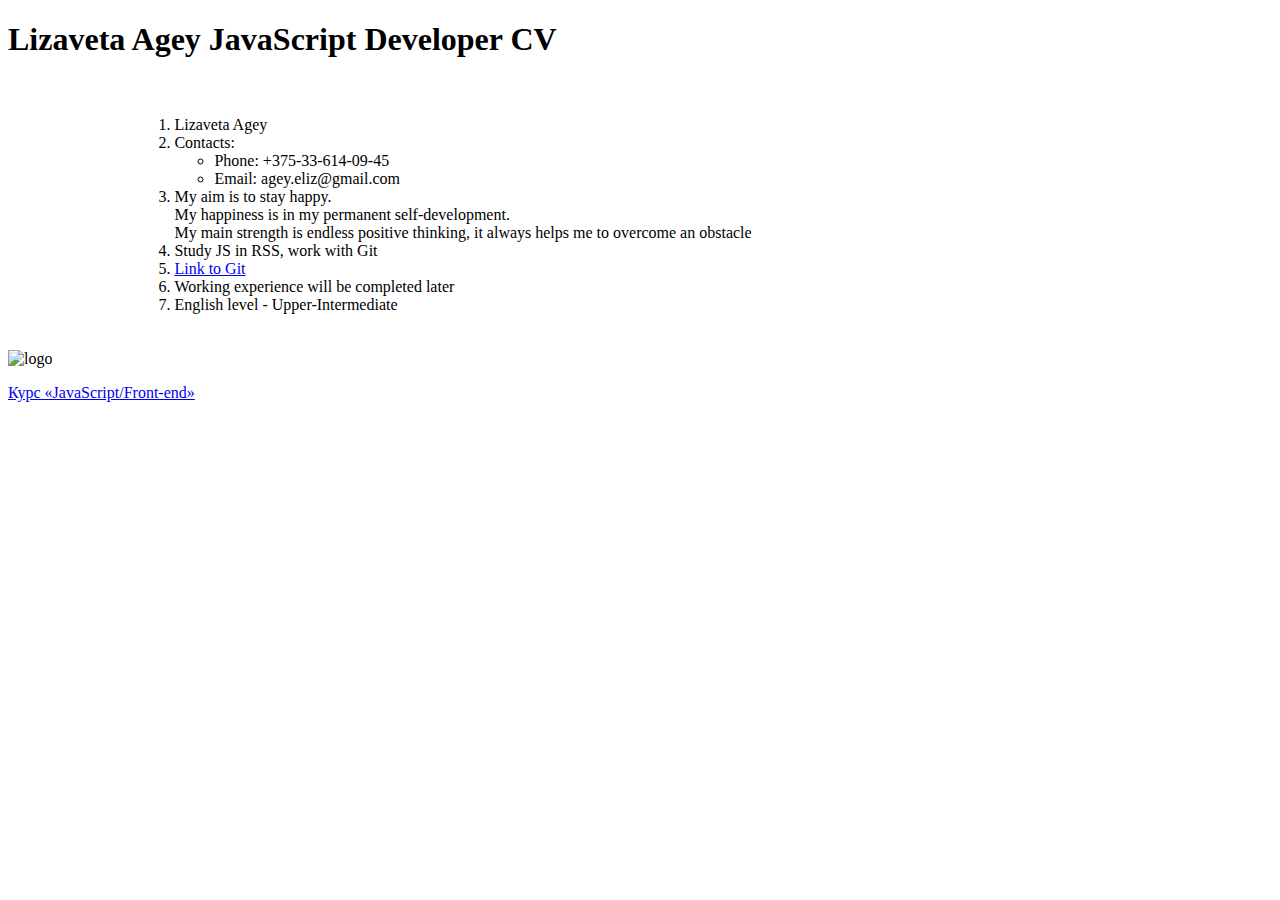
==== index.html @ 22642796 "feat: added index.html" ====
<!DOCTYPE html>
<html lang="en">
  <head>
    <meta charset="UTF-8" />
    <meta http-equiv="X-UA-Compatible" content="IE=edge" />
    <meta name="viewport" content="width=device-width, initial-scale=1.0" />
    <title>Liza Agey CV</title>
  </head>
  <style>
    .container {
      width: 80%;
      margin: 0 auto;
      padding: 20px;
    }
  </style>
  <body>
    <header>
      <h1>Lizaveta Agey JavaScript Developer CV</h1>
    </header>
    <main class="container">
      <ol>
        <li>Lizaveta Agey</li>
        <li>
          Contacts:
          <ul>
            <li>Phone: +375-33-614-09-45</li>
            <li>Email: agey.eliz@gmail.com</li>
          </ul>
        </li>
        <li>
          My aim is to stay happy. <br />
          My happiness is in my permanent self-development. <br />
          My main strength is endless positive thinking, it always helps me to
          overcome an obstacle
        </li>
        <li>Study JS in RSS, work with Git</li>
        <li><a href="https://github.com/LizaAgey">Link to Git</a></li>
        <li>Working experience will be completed later</li>
        <li>English level - Upper-Intermediate</li>
      </ol>
    </main>
    <footer>
      <img src="https://rs.school/images/rs_school_js.svg" alt="logo" width="10%"/>

      <p><a href="https://rs.school/js/">Курс «JavaScript/Front-end»</a></p>
    </footer>
  </body>
</html>
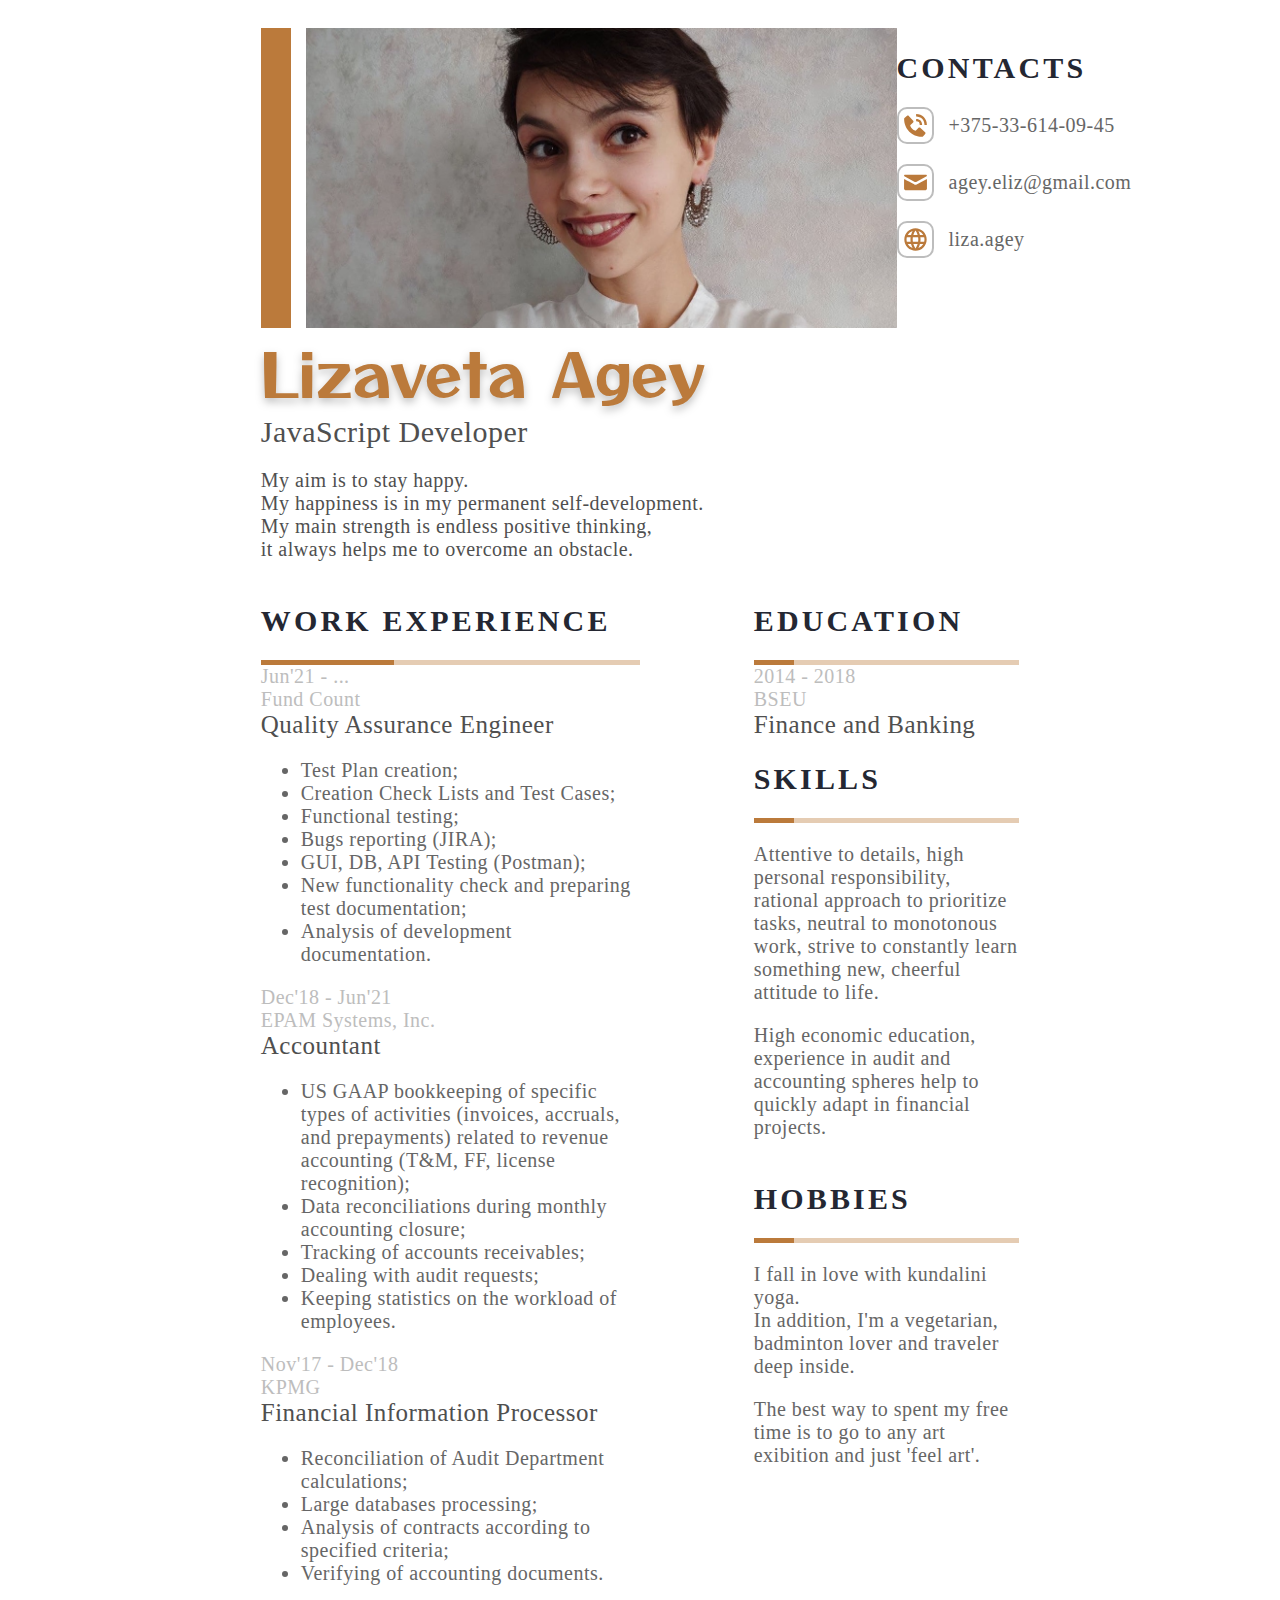
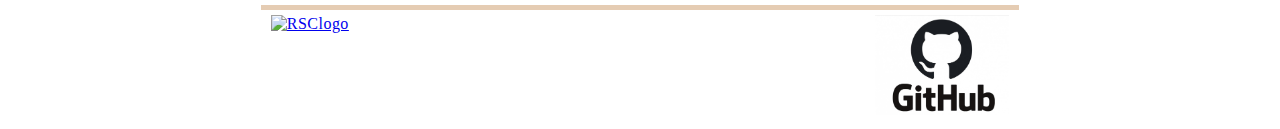
==== commit f319065a: "feat: add html file" ====
--- a/index.html
+++ b/index.html
@@ -5,44 +5,184 @@
     <meta http-equiv="X-UA-Compatible" content="IE=edge" />
     <meta name="viewport" content="width=device-width, initial-scale=1.0" />
     <title>Liza Agey CV</title>
+    <link rel="stylesheet" href="style.css" />
+    <link rel="preconnect" href="https://fonts.googleapis.com" />
+    <link rel="preconnect" href="https://fonts.gstatic.com" crossorigin />
+    <link
+      href="https://fonts.googleapis.com/css2?family=Otomanopee+One&display=swap"
+      rel="stylesheet"
+    />
   </head>
-  <style>
-    .container {
-      width: 80%;
-      margin: 0 auto;
-      padding: 20px;
-    }
-  </style>
   <body>
-    <header>
-      <h1>Lizaveta Agey JavaScript Developer CV</h1>
-    </header>
-    <main class="container">
-      <ol>
-        <li>Lizaveta Agey</li>
-        <li>
-          Contacts:
-          <ul>
-            <li>Phone: +375-33-614-09-45</li>
-            <li>Email: agey.eliz@gmail.com</li>
-          </ul>
-        </li>
-        <li>
-          My aim is to stay happy. <br />
-          My happiness is in my permanent self-development. <br />
-          My main strength is endless positive thinking, it always helps me to
-          overcome an obstacle
-        </li>
-        <li>Study JS in RSS, work with Git</li>
-        <li><a href="https://github.com/LizaAgey">Link to Git</a></li>
-        <li>Working experience will be completed later</li>
-        <li>English level - Upper-Intermediate</li>
-      </ol>
-    </main>
-    <footer>
-      <img src="https://rs.school/images/rs_school_js.svg" alt="logo" width="10%"/>
+    <div class="main-container">
+      <header>
+        <div class="photozone">
+          <div class="avaborder"></div>
+          <div class="avatar">
+            <img src="src/22.jpg" alt="Avatar" />
+          </div>
+        </div>
 
-      <p><a href="https://rs.school/js/">Курс «JavaScript/Front-end»</a></p>
-    </footer>
+        <section class="contact" itemscope itemtype="https://schema.org/person">
+          <h2 class="contact-head">CONTACTS</h2>
+          <div class="textflex">
+            <img
+              class="contacting"
+              src="src/ico/bx_bxs-phone-call.svg"
+              alt="phonesymbol"
+            />
+            <span itemprop="telephone" class="general-text-contact"
+              >+375-33-614-09-45</span
+            >
+          </div>
+          <div class="textflex">
+            <img
+              class="contacting"
+              src="src/ico/entypo_mail.svg"
+              alt="mailsymbol"
+              width="23"
+              height="23"
+            />
+            <span itemprop="email" class="general-text-contact"
+              >agey.eliz@gmail.com</span
+            >
+          </div>
+          <div class="textflex">
+            <img class="contacting" src="src/ico/mdi_web.svg" alt="tgsymbol" />
+            <span class="general-text-contact">liza.agey</span>
+          </div>
+        </section>
+      </header>
+
+      <div class="description">
+        <div class="name" itemscope itemtype="https://schema.org/person">
+          <span itemprop="givenName">Lizaveta </span><span>Agey</span>
+        </div>
+        <div class="rank">JavaScript Developer</div>
+        <div class="fewwords">
+          <p>
+            My aim is to stay happy. <br />
+            My happiness is in my permanent self-development. <br />
+            My main strength is endless positive thinking, <br />
+            it always helps me to overcome an obstacle.
+          </p>
+        </div>
+      </div>
+
+      <main>
+        <div class="left-container">
+          <section class="work-exp">
+            <h2 class="work-exp-head">WORK EXPERIENCE</h2>
+            <div class="mainlineleft">
+              <div class="shortlineleft"></div>
+              <div class="longlineleft"></div>
+            </div>
+            <div class="general">Jun'21 - ...</div>
+            <div class="general">Fund Count</div>
+            <div class="general-title">Quality Assurance Engineer</div>
+            <div class="general-text">
+              <ul>
+                <li>Test Plan creation;</li>
+                <li>Creation Check Lists and Test Cases;</li>
+                <li>Functional testing;</li>
+                <li>Bugs reporting (JIRA);</li>
+                <li>GUI, DB, API Testing (Postman);</li>
+                <li>
+                  New functionality check and preparing test documentation;
+                </li>
+                <li>Analysis of development documentation.</li>
+              </ul>
+            </div>
+            <div class="general">Dec'18 - Jun'21</div>
+            <div class="general">EPAM Systems, Inc.</div>
+            <div class="general-title">Accountant</div>
+            <div class="general-text">
+              <ul>
+                <li>
+                  US GAAP bookkeeping of specific types of activities (invoices,
+                  accruals, and prepayments) related to revenue accounting (T&M,
+                  FF, license recognition);
+                </li>
+                <li>Data reconciliations during monthly accounting closure;</li>
+                <li>Tracking of accounts receivables;</li>
+                <li>Dealing with audit requests;</li>
+                <li>Keeping statistics on the workload of employees.</li>
+              </ul>
+            </div>
+            <div class="general">Nov'17 - Dec'18</div>
+            <div class="general">KPMG</div>
+            <div class="general-title">Financial Information Processor</div>
+            <div class="general-text">
+              <ul>
+                <li>Reconciliation of Audit Department calculations;</li>
+                <li>Large databases processing;</li>
+                <li>Analysis of contracts according to specified criteria;</li>
+                <li>Verifying of accounting documents.</li>
+              </ul>
+            </div>
+          </section>
+        </div>
+        <aside class="right-container">
+          <section>
+            <h2 class="education">EDUCATION</h2>
+            <div class="mainlineright">
+              <div class="shortlineright"></div>
+              <div class="longlineright"></div>
+            </div>
+            <div class="general">
+              2014 - 2018<br />
+              BSEU
+            </div>
+            <div class="general-title">Finance and Banking</div>
+          </section>
+          <section class="skills">
+            <h2 class="skills-head">SKILLS</h2>
+            <div class="mainlineright">
+              <div class="shortlineright"></div>
+              <div class="longlineright"></div>
+            </div>
+            <p class="general-text">
+              Attentive to details, high personal responsibility, rational
+              approach to prioritize tasks, neutral to monotonous work, strive
+              to constantly learn something new, cheerful attitude to life.
+            </p>
+            <p class="general-text">
+              High economic education, experience in audit and accounting
+              spheres help to quickly adapt in financial projects.
+            </p>
+          </section>
+          <section class="hobbies">
+            <h2 class="hobbies-head">HOBBIES</h2>
+            <div class="mainlineright">
+              <div class="shortlineright"></div>
+              <div class="longlineright"></div>
+            </div>
+            <p class="general-text">
+              I fall in love with kundalini yoga.<br />
+              In addition, I'm a vegetarian, badminton lover and traveler deep
+              inside.
+            </p>
+            <p class="general-text">
+              The best way to spent my free time is to go to any art exibition
+              and just 'feel art'.
+            </p>
+          </section>
+        </aside>
+      </main>
+      <footer>
+        <div class="footer-line">
+          <a href="https://rs.school/js/">
+            <img
+              class="logo"
+              src="https://rs.school/images/rs_school_js.svg"
+              alt="RSClogo"
+            />
+          </a>
+          <a href="https://github.com/LizaAgey">
+            <img class="logo" src="src/ico/git.jpg" alt="GitLink" />
+          </a>
+        </div>
+      </footer>
+    </div>
   </body>
 </html>
--- a/style.css
+++ b/style.css
@@ -0,0 +1,164 @@
+.main-container {
+  font-family: Roboto Slab;
+  letter-spacing: 0.03em;
+  width: 60%;
+  margin: 0 auto;
+  padding-top: 20px;
+}
+header {
+  display: flex;
+  justify-content: space-between;
+}
+
+.photozone {
+  display: flex;
+  justify-content: space-between;
+  flex-basis: 50%;
+  height: 300px;
+}
+
+.textflex {
+  display: flex;
+  align-items: center;
+  margin-bottom: 20px;
+}
+.textflex img {
+  width: 23px;
+  height: 23px;
+}
+
+.avaborder {
+  width: 30px;
+  height: 300px;
+  background: #bb7a3b;
+}
+.avatar img {
+  margin-left: 15px;
+  height: 300px;
+}
+.contact {
+  flex-basis: 35%;
+}
+.contacting {
+  height: 20px;
+  padding: 5px;
+  color: #bb7a3b;
+  border: 2px solid #bdbdbd;
+  border-radius: 10px;
+}
+
+.name {
+  filter: drop-shadow(0px 4px 4px rgba(0, 0, 0, 0.25));
+  font-size: 60px;
+  color: #bb7a3b;
+  font-family: "Otomanopee One", sans-serif;
+}
+.name-container {
+  display: flex;
+  justify-content: center;
+}
+.nameinfo-container {
+  flex-direction: column;
+}
+.rank {
+  font-size: 30px;
+  color: #4f4f4f;
+}
+.fewwords {
+  font-size: 20px;
+  color: #4f4f4f;
+}
+main {
+  display: flex;
+  justify-content: space-between;
+}
+.left-container {
+  flex-basis: 50%;
+  flex-grow: 0;
+}
+.right-container {
+  flex-basis: 35%;
+  flex-grow: 0;
+}
+.work-exp {
+  flex-direction: column;
+}
+.mainlineleft {
+  display: flex;
+  justify-content: space-between;
+}
+.shortlineleft {
+  flex-basis: 35%;
+  flex-grow: 0;
+  height: 5px;
+  background: #bb7a3b;
+}
+.longlineleft {
+  flex-basis: 65%;
+  flex-grow: 0;
+  height: 5px;
+  background: #bb7b3b63;
+}
+.mainlineright {
+  display: flex;
+  justify-content: space-between;
+}
+.shortlineright {
+  flex-basis: 15%;
+  flex-grow: 0;
+  height: 5px;
+  background: #bb7a3b;
+}
+.longlineright {
+  flex-basis: 85%;
+  flex-grow: 0;
+  height: 5px;
+  background: #bb7b3b63;
+}
+.general {
+  font-size: 20px;
+  color: #bdbdbd;
+}
+.general-title {
+  font-size: 25px;
+  color: #4f4f4f;
+}
+.general-text {
+  font-size: 20px;
+  color: #666666;
+}
+.general-text-contact {
+  margin-left: 15px;
+  font-size: 20px;
+  color: #666666;
+}
+li {
+  word-wrap: normal;
+}
+pre code {
+  background-color: rgb(145, 214, 188);
+  display: block;
+  font-family: Roboto Slab;
+}
+
+h2 {
+  font-weight: 900;
+  font-size: 30px;
+  line-height: 79px;
+  letter-spacing: 0.105em;
+  color: #242732;
+  margin: 0;
+}
+.logo {
+  height: 50px;
+  padding: 10px;
+}
+.footer-line {
+  height: 5px;
+  background: #bb7b3b63;
+  display: flex;
+  justify-content: space-between;
+}
+.footer-line img {
+  height: 100px;
+}
